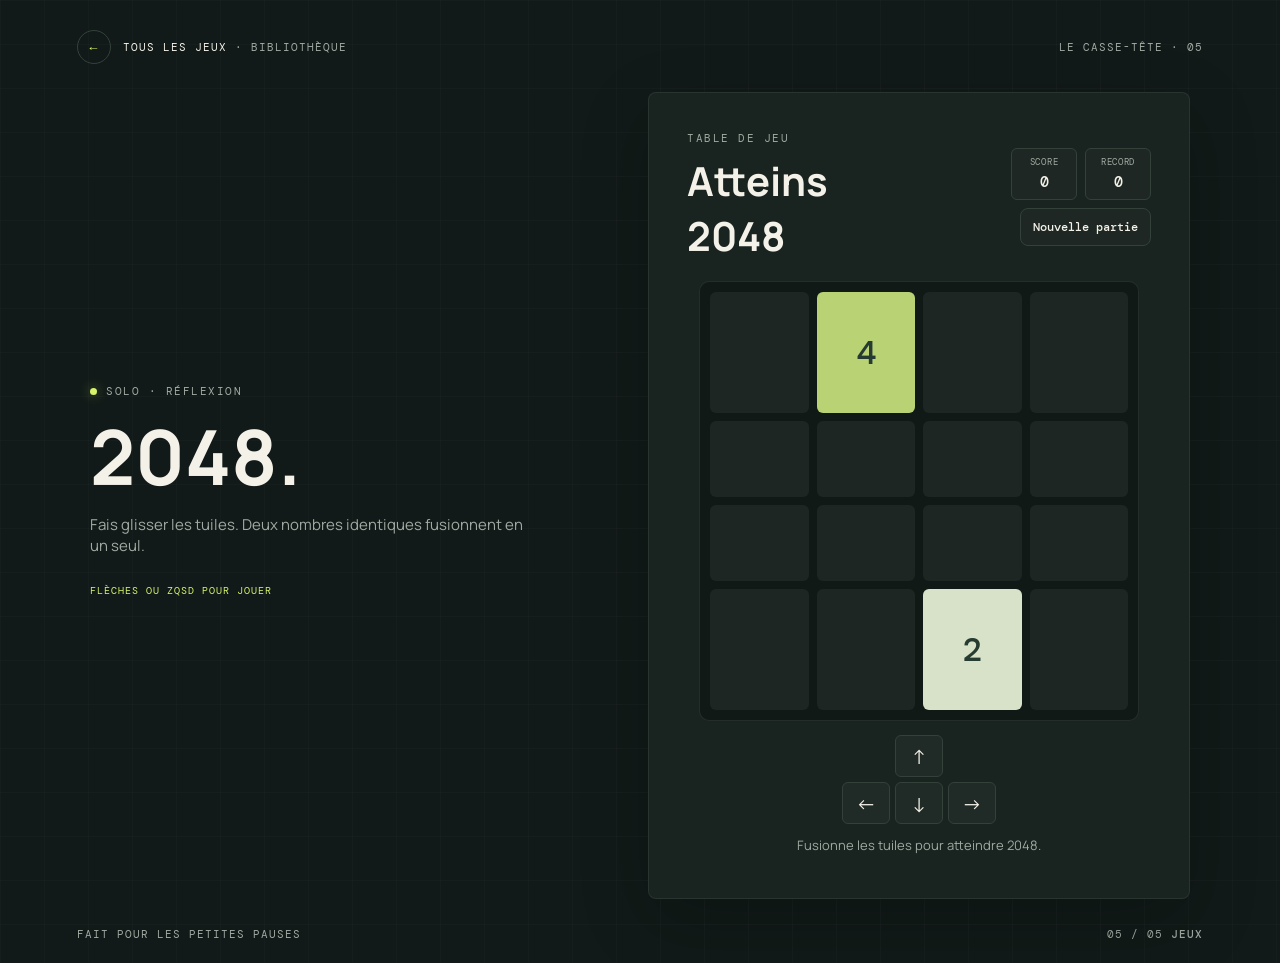
==== public/games/2048/index.html @ 0c7756a4 "Prepare static games site for GitHub Pages Co-authored-by: Copilot <223556219+Copilot@users.noreply." ====
<!doctype html>
<html lang="fr">
  <head>
    <meta charset="utf-8">
    <meta name="viewport" content="width=device-width, initial-scale=1">
    <meta name="theme-color" content="#111a18">
    <title>2048 · Jeux de poche</title>
    <link rel="stylesheet" href="./style.css">
    <script src="./game.js" defer></script>
  </head>
  <body>
    <main class="game-shell">
      <header class="topbar">
        <a class="wordmark" href="../../" aria-label="Retour à la bibliothèque de jeux">
          <span class="wordmark-mark" aria-hidden="true">←</span>
          <span>TOUS LES JEUX <i>· BIBLIOTHÈQUE</i></span>
        </a>
        <span class="edition">LE CASSE-TÊTE · 05</span>
      </header>

      <section class="game" aria-labelledby="game-title">
        <div class="intro">
          <p class="eyebrow"><span></span> SOLO · RÉFLEXION</p>
          <h1 id="game-title">2048.</h1>
          <p class="subtitle">Fais glisser les tuiles. Deux nombres identiques fusionnent en un seul.</p>
          <p class="keyboard-hint">FLÈCHES OU ZQSD POUR JOUER</p>
        </div>

        <div class="game-panel">
          <div class="game-header">
            <div>
              <p class="turn-label">TABLE DE JEU</p>
              <h2>Atteins 2048</h2>
            </div>
            <div class="game-actions">
              <div class="score-box"><span>Score</span><strong id="score">0</strong></div>
              <div class="score-box"><span>Record</span><strong id="best-score">0</strong></div>
              <button class="secondary-button" id="new-game" type="button">Nouvelle partie</button>
            </div>
          </div>

          <div class="board-wrap">
            <div class="game-board" id="game-board" role="grid" aria-label="Grille de 2048"></div>
          </div>

          <div class="direction-pad" aria-label="Commandes de déplacement">
            <button type="button" data-direction="up" aria-label="Déplacer vers le haut">↑</button>
            <button type="button" data-direction="left" aria-label="Déplacer vers la gauche">←</button>
            <button type="button" data-direction="down" aria-label="Déplacer vers le bas">↓</button>
            <button type="button" data-direction="right" aria-label="Déplacer vers la droite">→</button>
          </div>
          <p class="game-status" id="game-status" aria-live="polite">Fusionne les tuiles pour atteindre 2048.</p>
        </div>
      </section>

      <footer class="footer">
        <span>FAIT POUR LES PETITES PAUSES</span>
        <span>05 <i>/</i> 05 <b>JEUX</b></span>
      </footer>
    </main>
  </body>
</html>
---- public/games/2048/style.css ----
@import url('https://fonts.googleapis.com/css2?family=DM+Mono:wght@400;500&family=Manrope:wght@400;500;600;700;800&display=swap');

:root {
  color-scheme: dark;
  font-family: 'Manrope', 'Segoe UI', sans-serif;
  background: #111a18;
  color: #f3f1e8;
  font-synthesis: none;
  text-rendering: optimizeLegibility;
  --ink: #f3f1e8;
  --muted: #a0aaa2;
  --line: #34413b;
  --panel: #19231f;
  --lime: #d7f36a;
  --coral: #ff8069;
  --mono: 'DM Mono', 'Consolas', monospace;
}

* { box-sizing: border-box; }

body {
  min-width: 320px;
  min-height: 100vh;
  margin: 0;
  background-image: linear-gradient(#ffffff05 1px, transparent 1px), linear-gradient(90deg, #ffffff05 1px, transparent 1px);
  background-size: 44px 44px;
}

button { font: inherit; }

.game-shell {
  display: flex;
  min-height: 100vh;
  flex-direction: column;
  padding: 30px clamp(22px, 6vw, 88px) 22px;
}

.topbar,
.footer {
  display: flex;
  align-items: center;
  justify-content: space-between;
  font: 11px var(--mono);
  letter-spacing: 1px;
}

.wordmark {
  display: inline-flex;
  align-items: center;
  gap: 12px;
  color: var(--ink);
  text-decoration: none;
}

.wordmark-mark {
  display: grid;
  width: 34px;
  height: 34px;
  place-items: center;
  border: 1px solid var(--line);
  border-radius: 50%;
  color: var(--lime);
  font: 500 13px var(--mono);
}

.wordmark i,
.footer i { color: var(--muted); font-style: normal; }
.edition,
.footer { color: var(--muted); }

.game {
  display: grid;
  width: min(100%, 1100px);
  flex: 1;
  align-content: center;
  grid-template-columns: minmax(250px, 0.9fr) minmax(360px, 1.1fr);
  align-items: center;
  gap: clamp(42px, 9vw, 132px);
  margin: 28px auto;
}

.intro { animation: arrive 500ms ease-out both; }

.eyebrow,
.turn-label {
  margin: 0;
  color: var(--muted);
  font: 11px var(--mono);
  letter-spacing: 1.5px;
}

.eyebrow { display: flex; align-items: center; gap: 9px; }
.eyebrow span { width: 7px; height: 7px; border-radius: 50%; background: var(--lime); box-shadow: 0 0 12px #d7f36a77; }

h1 {
  margin: 21px 0 10px;
  font-size: clamp(44px, 6vw, 76px);
  font-weight: 700;
  line-height: 0.98;
}

.subtitle { margin: 20px 0 0; color: var(--muted); font-size: 15px; }
.keyboard-hint { margin-top: 28px; color: var(--lime); font: 10px var(--mono); letter-spacing: 1px; }

.game-panel {
  display: flex;
  width: min(100%, 560px);
  flex-direction: column;
  align-items: center;
  padding: clamp(22px, 4vw, 38px);
  border: 1px solid #ffffff12;
  border-radius: 8px;
  background: var(--panel);
  box-shadow: 0 22px 70px #0003;
  animation: arrive 600ms 80ms ease-out both;
}

.game-header { display: flex; width: 100%; align-items: center; justify-content: space-between; gap: 16px; margin-bottom: 18px; }
.game-header h2 { margin: 8px 0 0; font-size: clamp(28px, 4vw, 40px); }
.game-actions { display: flex; flex-wrap: wrap; align-items: center; justify-content: flex-end; gap: 8px; }

.score-box {
  display: grid;
  min-width: 66px;
  gap: 4px;
  padding: 7px 9px;
  border: 1px solid var(--line);
  border-radius: 6px;
  background: rgba(255,255,255,0.02);
  text-align: center;
}

.score-box span { color: var(--muted); font: 9px var(--mono); letter-spacing: 0.7px; text-transform: uppercase; }
.score-box strong { font: 700 15px var(--mono); }

.secondary-button {
  padding: 10px 12px;
  border: 1px solid var(--line);
  border-radius: 8px;
  background: rgba(255,255,255,0.02);
  color: var(--ink);
  font: 700 12px var(--mono);
  cursor: pointer;
}
.secondary-button:hover { border-color: rgba(215,243,106,0.5); }

.board-wrap {
  width: min(100%, 440px);
  padding: 10px;
  border: 1px solid #ffffff16;
  border-radius: 10px;
  background: #101916;
  touch-action: none;
}

.game-board {
  display: grid;
  grid-template-columns: repeat(4, minmax(0, 1fr));
  gap: 8px;
  aspect-ratio: 1;
}

.tile {
  display: grid;
  min-width: 0;
  place-items: center;
  border: 1px solid transparent;
  border-radius: 6px;
  background: rgba(255,255,255,0.055);
  color: transparent;
  font: 800 clamp(20px, 4vw, 34px) var(--mono);
  transition: background 110ms ease, transform 110ms ease, color 110ms ease;
}

.tile[data-value='2'] { background: #d8e2c9; color: #263b32; }
.tile[data-value='4'] { background: #b8d274; color: #263b32; }
.tile[data-value='8'] { background: #f2b56d; color: #263b32; }
.tile[data-value='16'] { background: #f58b62; color: #fff8e9; }
.tile[data-value='32'] { background: #ef705b; color: #fff8e9; }
.tile[data-value='64'] { background: #da514d; color: #fff8e9; }
.tile[data-value='128'] { background: #e6d266; color: #263b32; font-size: clamp(17px, 3.5vw, 28px); }
.tile[data-value='256'] { background: #d7f36a; color: #263b32; font-size: clamp(17px, 3.5vw, 28px); }
.tile[data-value='512'] { background: #b9dc66; color: #263b32; font-size: clamp(17px, 3.5vw, 28px); }
.tile[data-value='1024'],
.tile[data-value='2048'] { background: #ff8069; color: #fff8e9; font-size: clamp(14px, 3vw, 23px); }
.tile[data-value='2048'] { box-shadow: inset 0 0 0 2px #fff8e9; }

.direction-pad { display: grid; grid-template-columns: repeat(3, 48px); grid-template-rows: repeat(2, 42px); gap: 5px; margin-top: 14px; }
.direction-pad button { border: 1px solid var(--line); border-radius: 6px; background: rgba(255,255,255,0.03); color: var(--ink); font-size: 20px; cursor: pointer; }
.direction-pad button:hover { border-color: rgba(215,243,106,0.5); }
.direction-pad button[data-direction='up'] { grid-area: 1 / 2; }
.direction-pad button[data-direction='left'] { grid-area: 2 / 1; }
.direction-pad button[data-direction='down'] { grid-area: 2 / 2; }
.direction-pad button[data-direction='right'] { grid-area: 2 / 3; }

.game-status { min-height: 24px; margin: 12px 0 0; color: var(--muted); text-align: center; font-size: 13px; }
button:focus-visible { outline: 2px solid var(--lime); outline-offset: 2px; }

@keyframes arrive {
  from { opacity: 0; transform: translateY(12px); }
  to { opacity: 1; transform: none; }
}

@media (max-width: 860px) {
  .game { grid-template-columns: 1fr; gap: 30px; }
  .game-header { flex-direction: column; align-items: flex-start; }
  .game-actions { justify-content: flex-start; }
}

@media (max-width: 420px) {
  .board-wrap { padding: 7px; }
  .game-board { gap: 5px; }
}

@media (prefers-reduced-motion: reduce) {
  *, *::before, *::after { animation-duration: 0.01ms !important; animation-iteration-count: 1 !important; transition-duration: 0.01ms !important; }
}
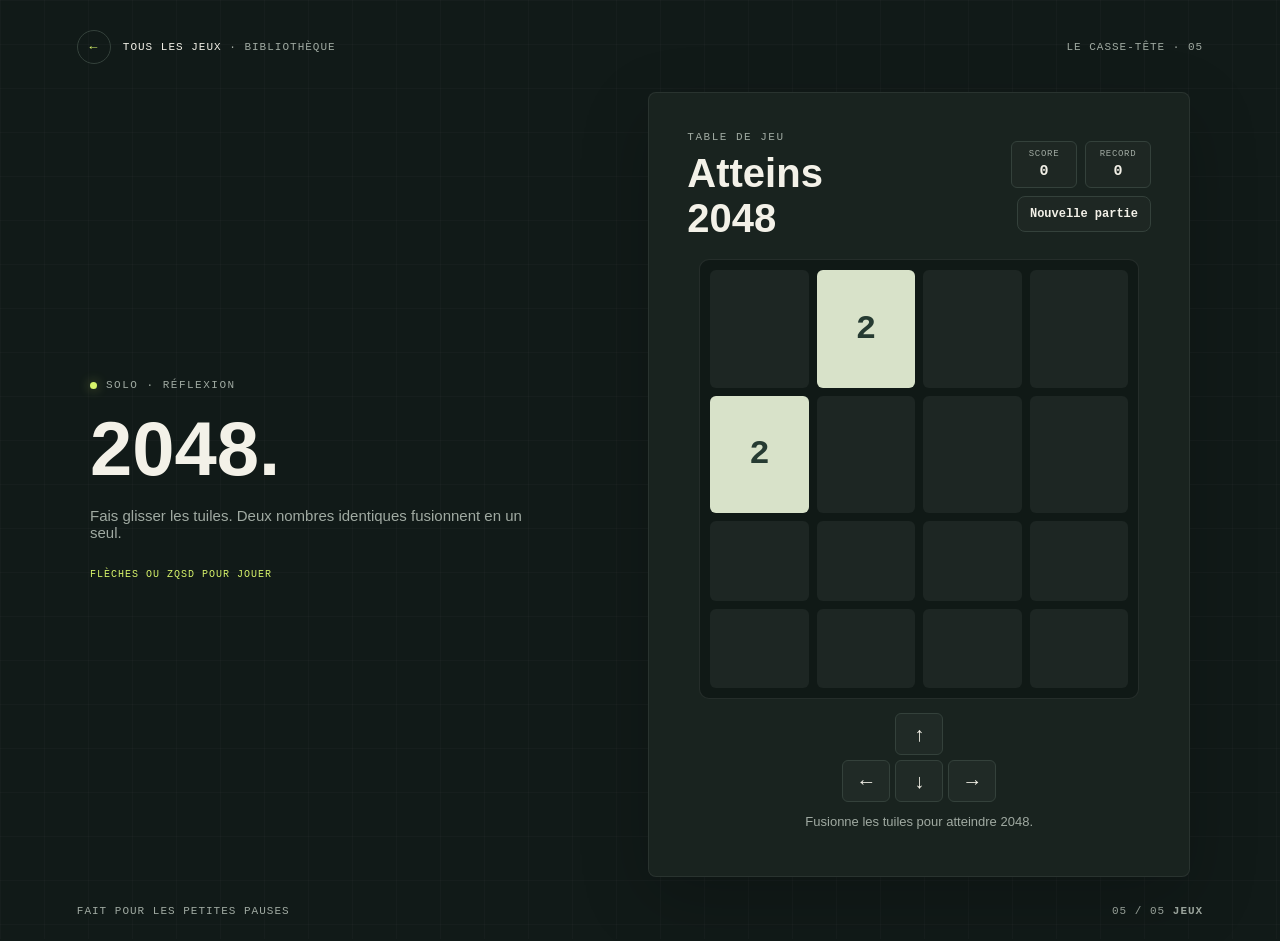
==== commit 53ea513f: "Optimize games for mobile and offline install Co-authored-by: Copilot <223556219+Copilot@users.norep" ====
--- a/public/games/2048/index.html
+++ b/public/games/2048/index.html
@@ -2,11 +2,18 @@
 <html lang="fr">
   <head>
     <meta charset="utf-8">
-    <meta name="viewport" content="width=device-width, initial-scale=1">
+    <meta name="viewport" content="width=device-width, initial-scale=1, viewport-fit=cover">
     <meta name="theme-color" content="#111a18">
+    <meta name="apple-mobile-web-app-capable" content="yes">
+    <meta name="apple-mobile-web-app-status-bar-style" content="black-translucent">
+    <link rel="manifest" href="../../manifest.webmanifest">
+    <link rel="icon" href="../../assets/icons/icon.svg" type="image/svg+xml">
+    <link rel="apple-touch-icon" href="../../assets/icons/icon-192.png">
     <title>2048 · Jeux de poche</title>
     <link rel="stylesheet" href="./style.css">
+    <link rel="stylesheet" href="../../assets/css/mobile.css">
     <script src="./game.js" defer></script>
+    <script src="../../assets/js/pwa.js" defer></script>
   </head>
   <body>
     <main class="game-shell">
--- a/public/games/2048/style.css
+++ b/public/games/2048/style.css
@@ -1,5 +1,3 @@
-@import url('https://fonts.googleapis.com/css2?family=DM+Mono:wght@400;500&family=Manrope:wght@400;500;600;700;800&display=swap');
-
 :root {
   color-scheme: dark;
   font-family: 'Manrope', 'Segoe UI', sans-serif;
--- a/public/assets/css/mobile.css
+++ b/public/assets/css/mobile.css
@@ -0,0 +1,429 @@
+html {
+  min-height: 100%;
+  -webkit-text-size-adjust: 100%;
+  text-size-adjust: 100%;
+  scroll-behavior: smooth;
+}
+
+body {
+  min-width: 0;
+  min-height: 100vh;
+  min-height: 100svh;
+  overscroll-behavior-y: contain;
+}
+
+a,
+button {
+  -webkit-tap-highlight-color: transparent;
+  touch-action: manipulation;
+}
+
+button {
+  color: inherit;
+}
+
+button:focus-visible,
+a:focus-visible,
+input:focus-visible {
+  outline: 3px solid var(--lime, #d9ef69);
+  outline-offset: 3px;
+}
+
+.install-button {
+  min-height: 44px;
+  padding: 0 14px;
+  border: 1px solid var(--ink);
+  border-radius: 999px;
+  background: var(--ink);
+  color: var(--paper, #f9faf4);
+  cursor: pointer;
+  font: 600 12px 'DM Sans', 'Segoe UI', sans-serif;
+  touch-action: manipulation;
+}
+
+.install-button[hidden] {
+  display: none;
+}
+
+.install-button:hover {
+  opacity: 0.86;
+}
+
+.install-hint {
+  margin: 12px 0 0;
+  color: var(--muted);
+  font-size: 12px;
+  line-height: 1.5;
+}
+
+.game-card {
+  -webkit-tap-highlight-color: transparent;
+}
+
+.memory-card,
+.cell,
+.connect-four-cell {
+  touch-action: manipulation;
+}
+
+@media (max-width: 760px) {
+  .hub-shell {
+    width: min(100% - 32px, 560px);
+  }
+
+  .hub-header {
+    gap: 10px;
+  }
+
+  .hub-brand {
+    min-height: 48px;
+  }
+
+  .header-note {
+    margin-left: auto;
+    text-align: right;
+  }
+
+  .hub-intro {
+    gap: 12px;
+  }
+
+  .mode-option {
+    min-height: 48px;
+  }
+
+  .game-shell {
+    min-width: 0;
+    padding-top: max(16px, env(safe-area-inset-top));
+    padding-right: max(16px, env(safe-area-inset-right));
+    padding-bottom: max(16px, env(safe-area-inset-bottom));
+    padding-left: max(16px, env(safe-area-inset-left));
+  }
+
+  .topbar {
+    min-height: 48px;
+    gap: 10px;
+  }
+
+  .wordmark {
+    min-height: 48px;
+    gap: 8px;
+  }
+
+  .game {
+    width: 100%;
+    gap: 18px;
+    margin: 18px auto;
+  }
+
+  .intro {
+    max-width: 44rem;
+  }
+
+  .intro h1,
+  h1 {
+    margin-top: 10px;
+  }
+
+  .subtitle {
+    margin-top: 10px;
+    line-height: 1.55;
+  }
+
+  .keyboard-hint {
+    margin-top: 14px;
+    line-height: 1.6;
+  }
+
+  .game-panel {
+    width: 100%;
+    min-width: 0;
+    padding: clamp(16px, 4vw, 26px);
+  }
+
+  .game-header {
+    gap: 12px;
+    margin-bottom: 12px;
+  }
+
+  .game-actions {
+    width: 100%;
+    gap: 8px;
+  }
+
+  .secondary-button,
+  .primary-action,
+  .reset-button,
+  .back-button,
+  .invite-copy-button,
+  .game-network-copy {
+    min-height: 48px;
+    touch-action: manipulation;
+  }
+
+  .status-bar {
+    gap: 8px;
+    margin-bottom: 12px;
+  }
+
+  .stat-box {
+    min-height: 62px;
+    padding: 9px 6px;
+  }
+
+  .memory-board {
+    width: min(100%, 430px);
+    gap: clamp(6px, 2vw, 10px);
+  }
+
+  .memory-card {
+    width: 100%;
+    min-width: 0;
+  }
+
+  .board-wrap,
+  .connect-four-board,
+  #snake-board,
+  .board {
+    max-width: 100%;
+  }
+
+  .direction-controls {
+    margin-top: 16px;
+  }
+
+  .direction-pad {
+    grid-template-columns: repeat(3, minmax(56px, 68px));
+    grid-template-rows: repeat(2, 56px);
+    gap: 8px;
+  }
+
+  .direction-pad button {
+    min-width: 56px;
+    min-height: 56px;
+    border-radius: 14px;
+    font-size: 26px;
+    touch-action: manipulation;
+  }
+
+  .game-status {
+    line-height: 1.55;
+  }
+
+  .game-record {
+    margin-top: 20px;
+  }
+
+  .connect-four-board {
+    width: min(calc(100% + 40px), 480px);
+    max-width: min(calc(100% + 40px), 480px);
+    margin-inline: -20px;
+    gap: clamp(4px, 1.5vw, 8px);
+    touch-action: manipulation;
+  }
+
+  .connect-four-cell {
+    min-width: 0;
+    min-height: 0;
+  }
+
+  .footer,
+  .hub-footer {
+    gap: 12px;
+    padding-bottom: max(12px, env(safe-area-inset-bottom));
+  }
+}
+
+@media (max-width: 430px) {
+  .hub-shell {
+    width: calc(100% - 28px);
+  }
+
+  .hub-header {
+    height: auto;
+    min-height: 64px;
+  }
+
+  .hub-brand {
+    gap: 8px;
+    font-size: 10px;
+  }
+
+  .hub-brand-mark {
+    flex: 0 0 36px;
+    width: 36px;
+    height: 36px;
+  }
+
+  .header-note {
+    max-width: 96px;
+    font-size: 8px;
+    line-height: 1.4;
+  }
+
+  .hub-intro {
+    min-height: 190px;
+  }
+
+  .hub-intro h1 {
+    font-size: clamp(34px, 10vw, 42px);
+  }
+
+  .mode-switch {
+    display: grid;
+    width: 100%;
+    grid-template-columns: 1fr 1fr;
+  }
+
+  .mode-option {
+    min-width: 0;
+    min-height: 48px;
+  }
+
+  .game-grid.mode-solo {
+    grid-template-columns: repeat(2, minmax(0, 1fr));
+    grid-auto-rows: 192px;
+    gap: 10px;
+  }
+
+  .mode-solo .featured-card {
+    min-height: 0;
+  }
+
+  .mode-solo .featured-art {
+    min-height: 86px;
+  }
+
+  .mode-solo .card-copy {
+    padding: 10px;
+  }
+
+  .mode-solo .card-title-row h3 {
+    font-size: 16px;
+  }
+
+  .mode-solo .card-copy > p {
+    min-height: 42px;
+    font-size: 11px;
+    line-height: 1.4;
+  }
+
+  .mode-solo .card-meta {
+    flex-wrap: wrap;
+    gap: 5px;
+  }
+
+  .mode-solo .card-meta strong {
+    width: 100%;
+    margin: 3px 0 0;
+  }
+
+  .game-shell {
+    padding-right: max(12px, env(safe-area-inset-right));
+    padding-left: max(12px, env(safe-area-inset-left));
+  }
+
+  .edition {
+    font-size: 8px;
+    letter-spacing: 0.5px;
+  }
+
+  .wordmark {
+    font-size: 9px;
+    letter-spacing: 0.4px;
+  }
+
+  .wordmark-mark {
+    flex: 0 0 34px;
+  }
+
+  .game {
+    gap: 14px;
+    margin-block: 14px;
+  }
+
+  .game-panel {
+    padding: 14px;
+  }
+
+  .game-header h2 {
+    font-size: 24px;
+  }
+
+  .game-actions > * {
+    flex: 1 1 auto;
+  }
+
+  .secondary-button {
+    padding-inline: 10px;
+    font-size: 11px;
+  }
+
+  .status-bar {
+    gap: 6px;
+  }
+
+  .stat-box span {
+    font-size: 9px;
+  }
+
+  .stat-box strong {
+    font-size: 20px;
+  }
+
+  .connect-four-board {
+    gap: 4px;
+    padding: 6px;
+  }
+
+  .footer,
+  .hub-footer {
+    font-size: 8px;
+    letter-spacing: 0.5px;
+  }
+}
+
+@media (max-width: 350px) {
+  .game-panel {
+    padding: 12px;
+  }
+
+  .connect-four-board {
+    gap: 2px;
+    padding: 4px;
+  }
+
+  .wordmark {
+    gap: 5px;
+    font-size: 8px;
+    letter-spacing: 0;
+  }
+
+  .wordmark-mark {
+    flex-basis: 32px;
+    width: 32px;
+    height: 32px;
+  }
+
+  .edition {
+    max-width: 72px;
+    font-size: 7px;
+    line-height: 1.4;
+    text-align: right;
+  }
+
+  .game-grid.mode-solo {
+    grid-template-columns: 1fr;
+    grid-auto-rows: 190px;
+  }
+
+  .mode-solo .card-copy > p {
+    min-height: 0;
+  }
+}
+
+@media (prefers-reduced-motion: reduce) {
+  html {
+    scroll-behavior: auto;
+  }
+}
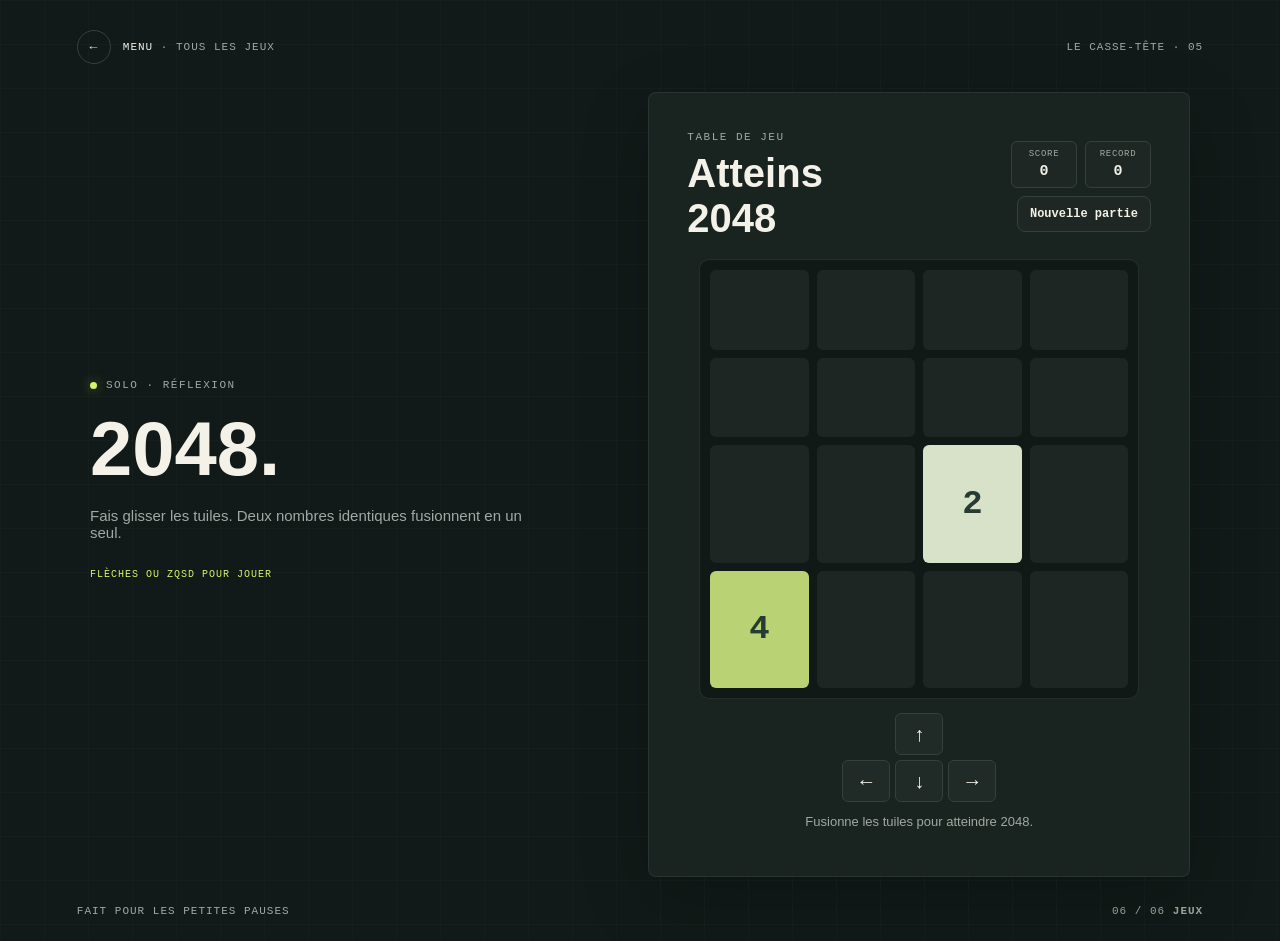
==== commit 9cdef1d5: "feat: add solo solitaire game Co-authored-by: Copilot <223556219+Copilot@users.noreply.github.com>" ====
--- a/public/games/2048/index.html
+++ b/public/games/2048/index.html
@@ -18,9 +18,9 @@
   <body>
     <main class="game-shell">
       <header class="topbar">
-        <a class="wordmark" href="../../" aria-label="Retour à la bibliothèque de jeux">
+        <a class="wordmark" href="../../" aria-label="Retour au menu des jeux">
           <span class="wordmark-mark" aria-hidden="true">←</span>
-          <span>TOUS LES JEUX <i>· BIBLIOTHÈQUE</i></span>
+          <span>MENU <i>· TOUS LES JEUX</i></span>
         </a>
         <span class="edition">LE CASSE-TÊTE · 05</span>
       </header>
@@ -62,7 +62,7 @@
 
       <footer class="footer">
         <span>FAIT POUR LES PETITES PAUSES</span>
-        <span>05 <i>/</i> 05 <b>JEUX</b></span>
+        <span>06 <i>/</i> 06 <b>JEUX</b></span>
       </footer>
     </main>
   </body>
--- a/public/assets/css/mobile.css
+++ b/public/assets/css/mobile.css
@@ -60,6 +60,11 @@
   -webkit-tap-highlight-color: transparent;
 }
 
+.mode-switch button {
+  min-height: 44px;
+  touch-action: manipulation;
+}
+
 .memory-card,
 .cell,
 .connect-four-cell {
@@ -72,24 +77,44 @@
   }
 
   .hub-header {
-    gap: 10px;
+    height: auto;
+    min-height: 64px;
+    flex-wrap: wrap;
+    gap: 6px 10px;
+    padding-block: 8px;
   }
 
   .hub-brand {
+    flex: 1 1 auto;
     min-height: 48px;
   }
 
   .header-note {
+    order: 2;
     margin-left: auto;
     text-align: right;
   }
 
+  .hub-header .install-button {
+    order: 3;
+    margin-left: auto;
+  }
+
   .hub-intro {
     gap: 12px;
   }
 
   .mode-option {
     min-height: 48px;
+  }
+
+  .mode-switch {
+    position: sticky;
+    top: 0;
+    z-index: 15;
+    padding-block: 6px;
+    background: #edf2e6ed;
+    backdrop-filter: blur(12px);
   }
 
   .game-shell {
@@ -101,8 +126,16 @@
   }
 
   .topbar {
+    position: sticky;
+    top: 0;
+    z-index: 20;
     min-height: 48px;
     gap: 10px;
+    margin-inline: -8px;
+    padding: 4px 8px;
+    border-bottom: 1px solid #34413b99;
+    background: #111a18eF;
+    backdrop-filter: blur(14px);
   }
 
   .wordmark {
@@ -249,6 +282,10 @@
     font-size: 10px;
   }
 
+  .hub-header .install-button {
+    width: 100%;
+  }
+
   .hub-brand-mark {
     flex: 0 0 36px;
     width: 36px;
